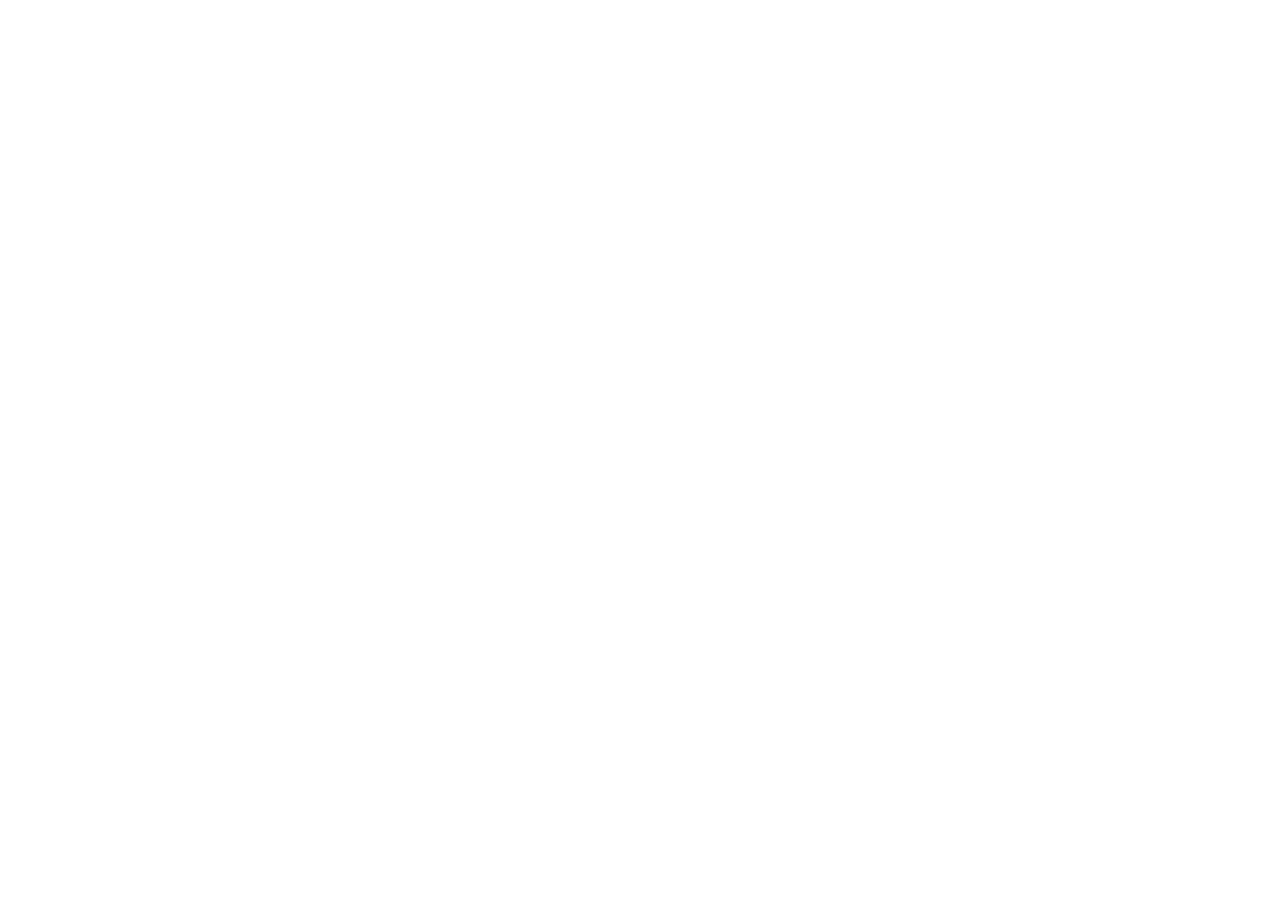
==== index.html @ 4fe82f96 "First structural commit" ====
<!DOCTYPE html>
<html lang="en">
<head>
    <meta charset="UTF-8">
    <meta name="viewport" content="width=device-width, initial-scale=1.0">
    <title>Anibal Fuentes-Palacios' Porfolio</title>
</head>
<body>
    
</body>
</html>
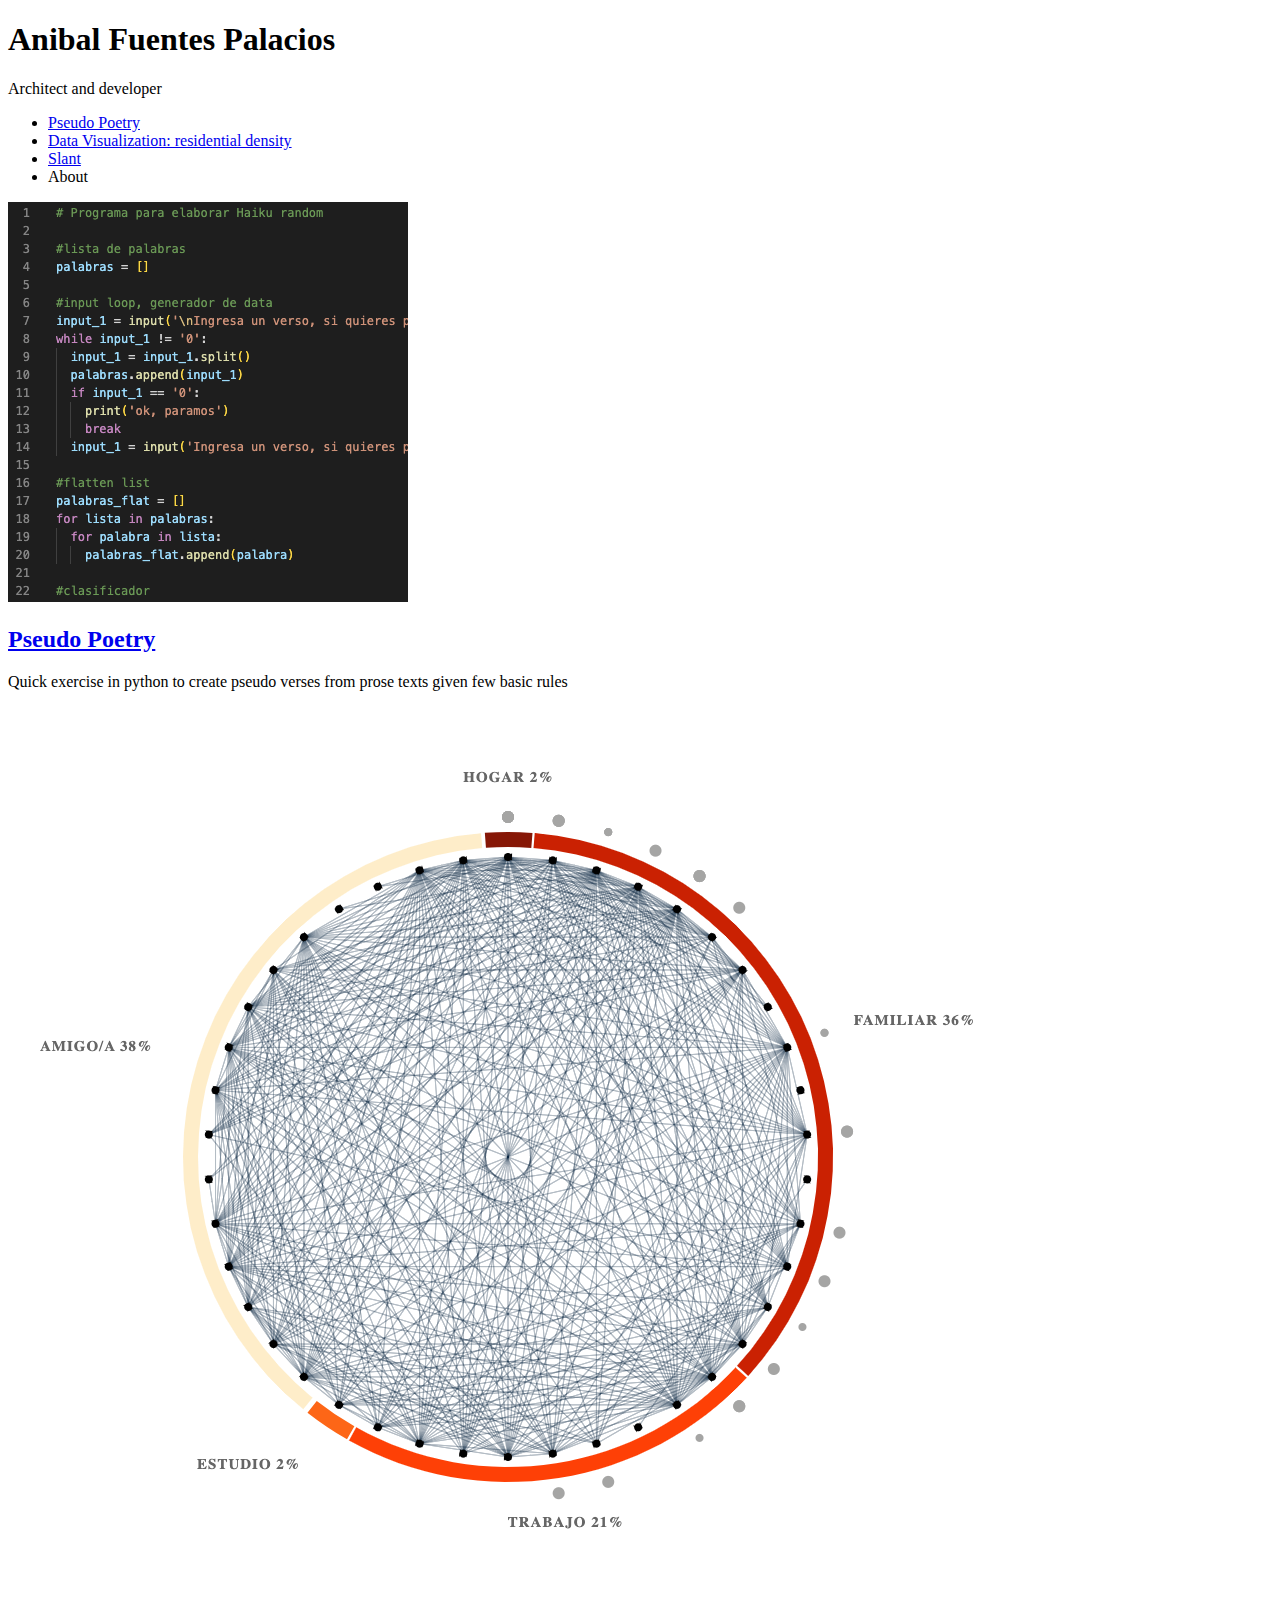
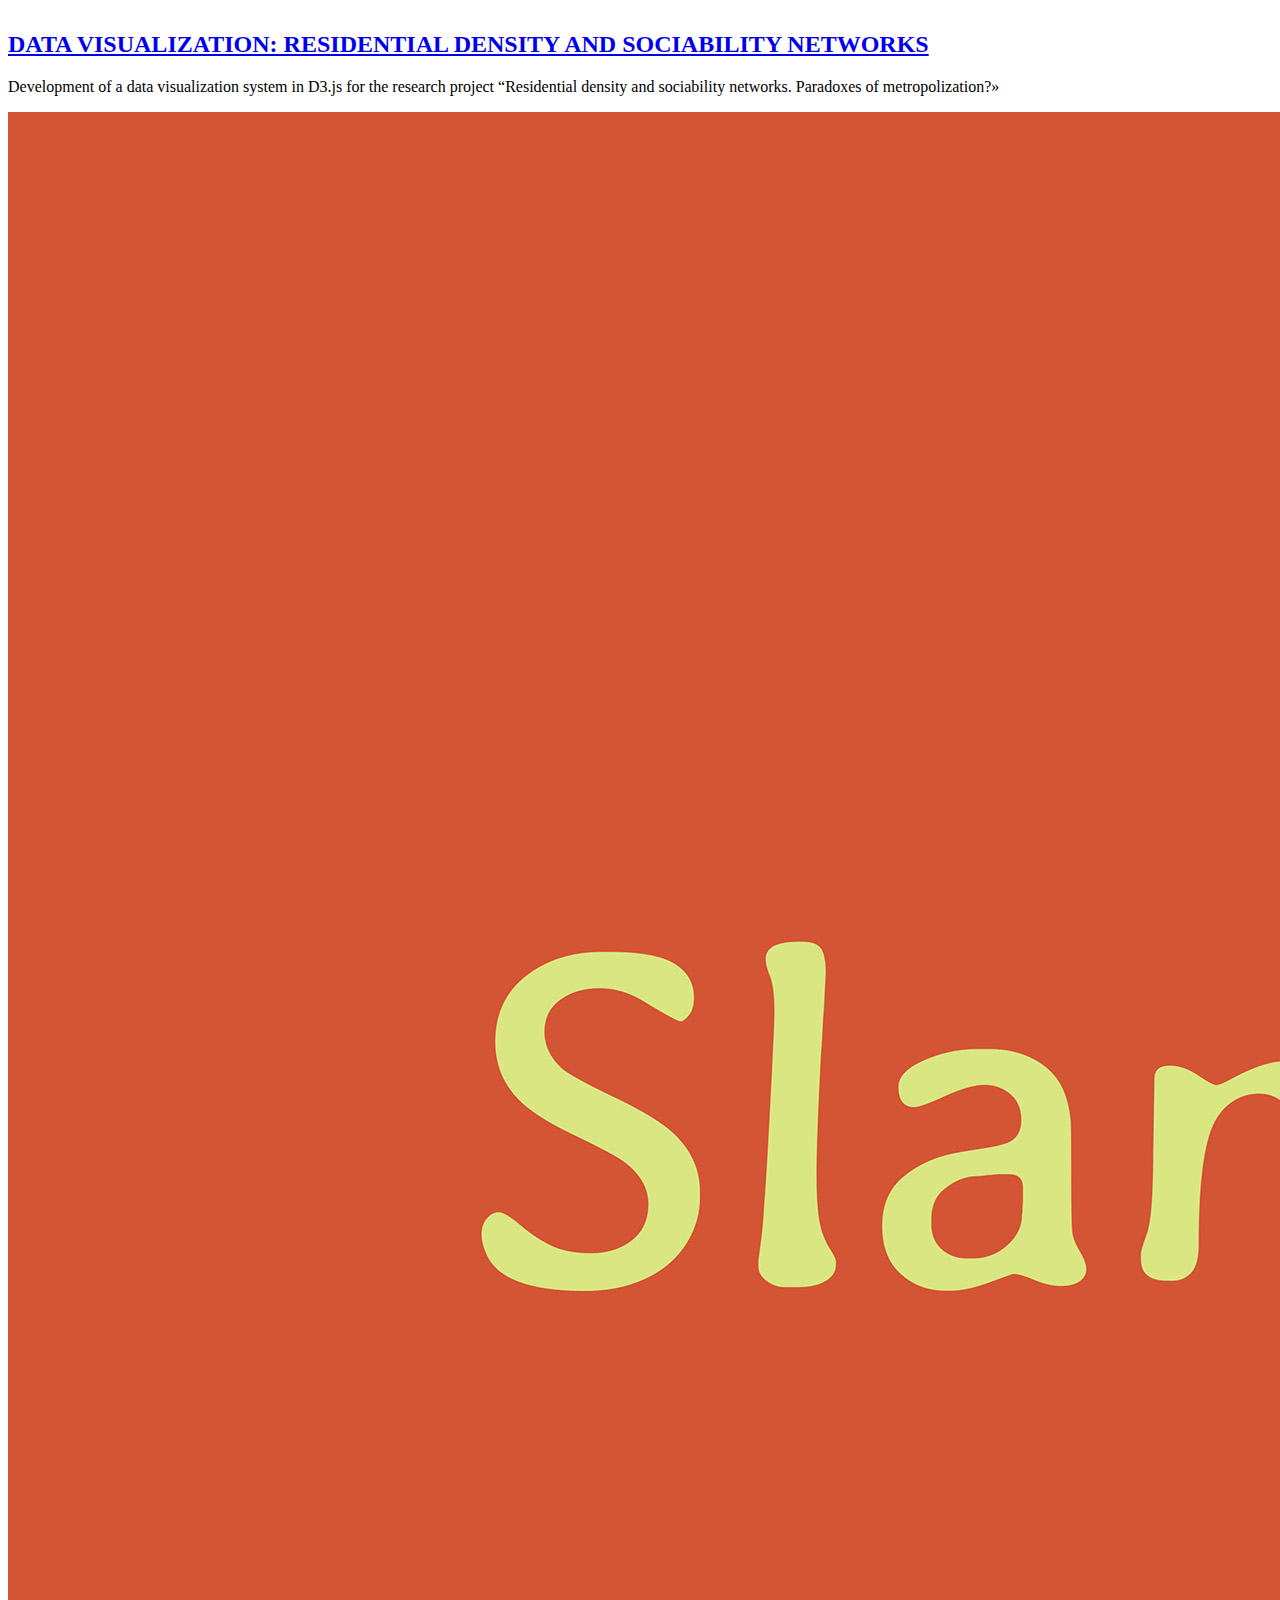
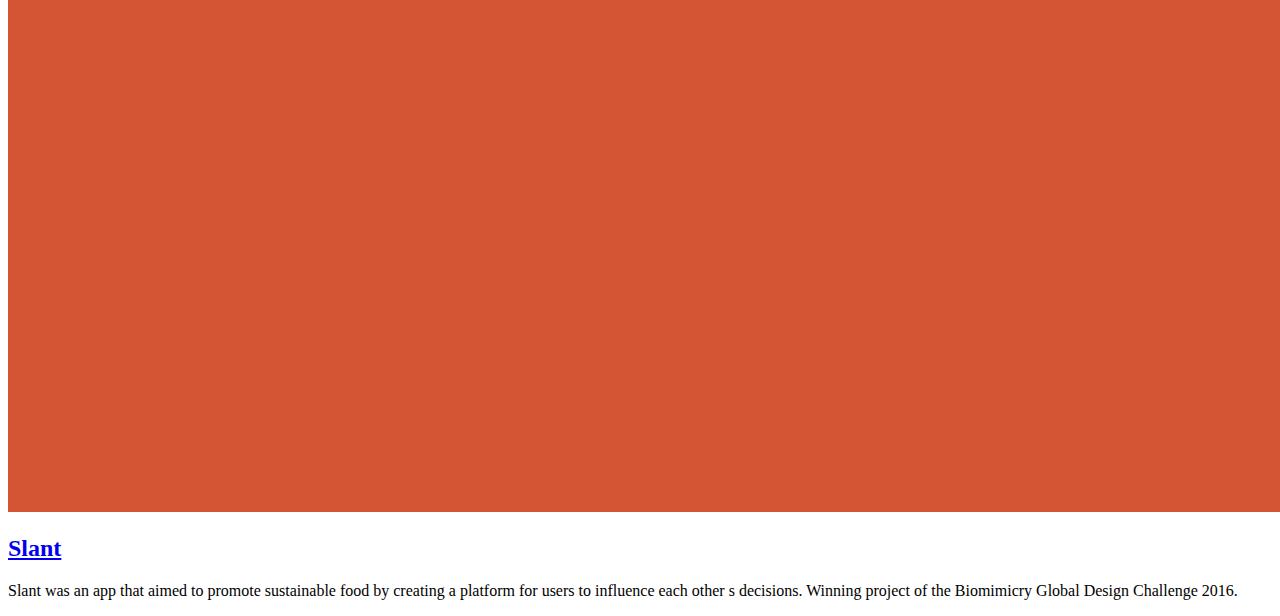
==== commit c0b3903b: "Basic project structure added" ====
--- a/index.html
+++ b/index.html
@@ -1,11 +1,60 @@
 <!DOCTYPE html>
 <html lang="en">
-<head>
-    <meta charset="UTF-8">
-    <meta name="viewport" content="width=device-width, initial-scale=1.0">
-    <title>Anibal Fuentes-Palacios' Porfolio</title>
-</head>
-<body>
-    
-</body>
+    <head>
+        <meta charset="UTF-8">
+        <meta name="viewport" content="width=device-width, initial-scale=1.0">
+        <title>Anibal Fuentes-Palacios' Porfolio</title>
+        <link rel="stylesheet" href="style.css">
+        <script type="text/javascript" src="script.js"></script>
+    </head>
+    <body>
+        <header>
+            <h1>Anibal Fuentes Palacios</h1>
+            <p>Architect and developer</p>
+            <nav>
+                <ul>
+                    <li><a href="#">Pseudo Poetry</a></li>
+                    <li><a href="#">Data Visualization: residential density</a></li>
+                    <li><a href="#">Slant</a></li>
+                    <li class="about"><a href="#"></a>About</li>
+                </ul>
+            </nav>
+        </header>
+        <main>
+            <article id="article-1">                    
+                <img src="img/pseudopoetry/pseudo-avatar.png" alt="Screenshot of the programme codes">
+                <a href="#">
+                    <h2>Pseudo Poetry</h2>
+                </a>
+                <p class="description">Quick exercise in python to create pseudo verses from prose texts given few basic rules</p>
+            </article>
+            <article id="article-2">
+                <img src="img/ieut/10149_dosGRAFICO_1.png" alt="Residencial network example">
+                <a href="#">
+                    <h2>DATA VISUALIZATION: RESIDENTIAL DENSITY AND SOCIABILITY NETWORKS</h2>
+                </a>
+                <p class="description">Development of a data visualization system in D3.js for the research project “Residential density and sociability networks. Paradoxes of metropolization?»</p>
+            </article>
+            <article id="article-3">
+                <img src="img/slant/0303_maquette_logo.jpg" alt="Slant logo">
+                <a href="#">
+                    <h2>Slant</h2>
+                </a>
+                <p class="description">Slant was an app that aimed to promote sustainable food by creating a platform for users to influence each other s decisions. Winning project of the Biomimicry Global Design Challenge 2016.</p>
+
+            </article>
+            <article id="article-4">
+
+            </article>
+            <article id="article-5">
+
+            </article>
+            <article id="article-6">
+
+            </article>
+        </main>
+        <footer>
+
+        </footer>
+    </body>
 </html>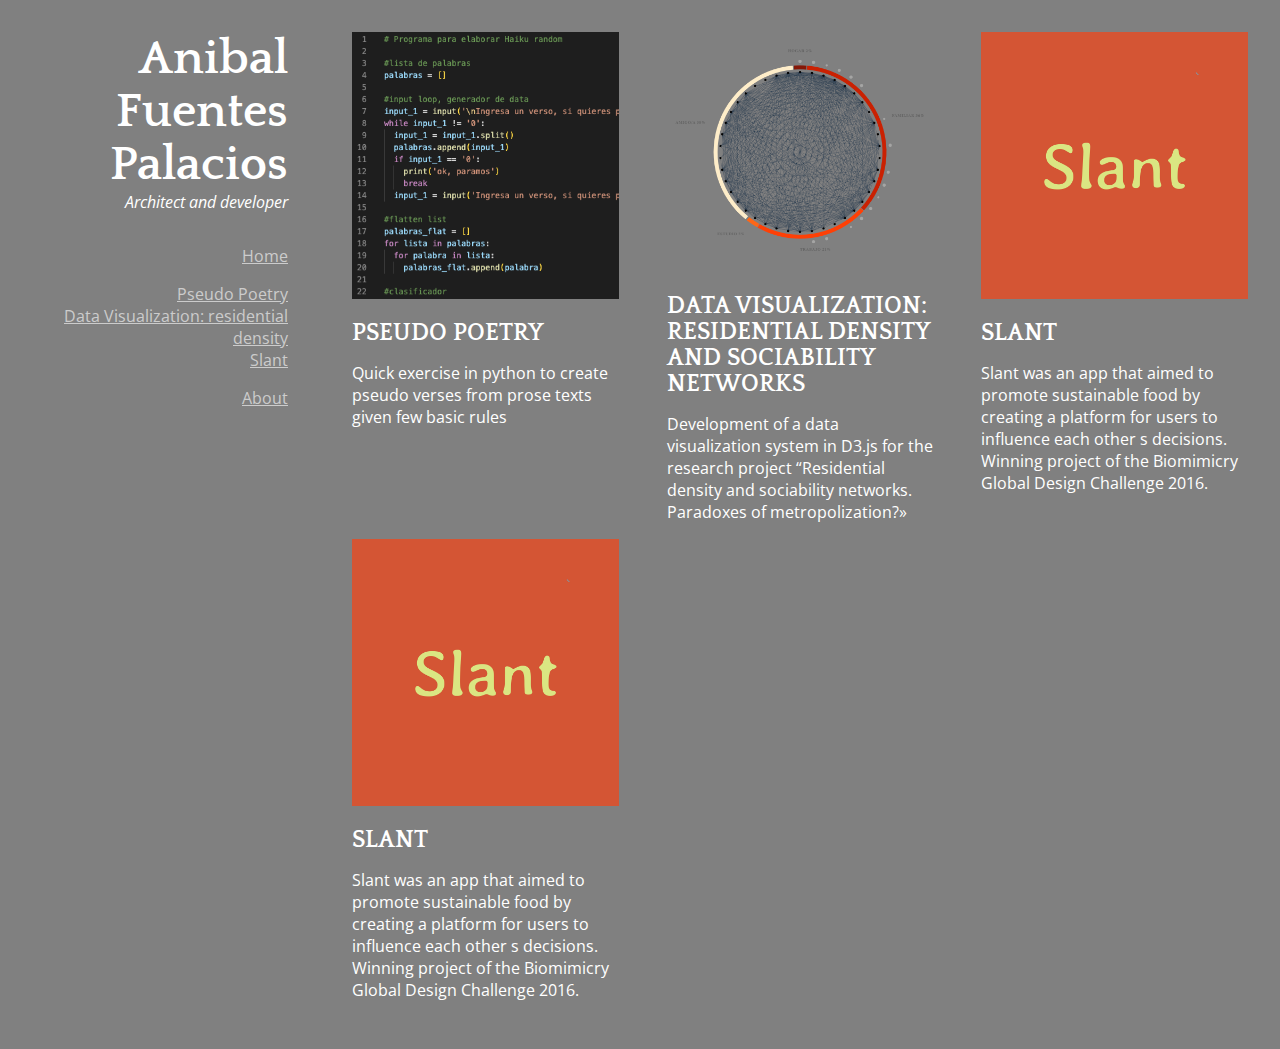
==== commit 5b46a51d: "First style commit" ====
--- a/index.html
+++ b/index.html
@@ -4,19 +4,20 @@
         <meta charset="UTF-8">
         <meta name="viewport" content="width=device-width, initial-scale=1.0">
         <title>Anibal Fuentes-Palacios' Porfolio</title>
-        <link rel="stylesheet" href="style.css">
+        <link rel="stylesheet" href="./styles.css">
         <script type="text/javascript" src="script.js"></script>
     </head>
     <body>
         <header>
             <h1>Anibal Fuentes Palacios</h1>
-            <p>Architect and developer</p>
+            <p class="bajada">Architect and developer</p>
             <nav>
                 <ul>
+                    <li class="home"><a href="#">Home</a></li>
                     <li><a href="#">Pseudo Poetry</a></li>
                     <li><a href="#">Data Visualization: residential density</a></li>
                     <li><a href="#">Slant</a></li>
-                    <li class="about"><a href="#"></a>About</li>
+                    <li class="about"><a href="./about.html">About</a></li>
                 </ul>
             </nav>
         </header>
@@ -44,6 +45,11 @@
 
             </article>
             <article id="article-4">
+                <img src="img/slant/0303_maquette_logo.jpg" alt="Slant logo">
+                <a href="#">
+                    <h2>Slant</h2>
+                </a>
+                <p class="description">Slant was an app that aimed to promote sustainable food by creating a platform for users to influence each other s decisions. Winning project of the Biomimicry Global Design Challenge 2016.</p>
 
             </article>
             <article id="article-5">
--- a/styles.css
+++ b/styles.css
@@ -0,0 +1,101 @@
+
+@import url('https://fonts.googleapis.com/css2?family=Open+Sans:ital,wght@0,300;1,300&family=Quattrocento:wght@700&display=swap');
+
+
+*{
+    box-sizing: border-box;
+    margin: 0;
+    transition: color 0.5s ease;
+}
+
+body{
+    display: grid;
+    background-color: grey;
+    color: white;
+    grid-template-columns: repeat(4, 1fr);
+    column-gap: 4rem;
+    padding: 2rem;
+    font-family: 'Open Sans', sans-serif;
+}
+
+a{
+    color: #ffff00;
+}
+
+header{
+    grid-area: 1 / 1 / 2 / 2;
+    text-align: right;
+}
+
+main {
+    grid-area: 1 / 2 / 2 / 5;
+    display: inline-grid;
+    grid-template-columns: repeat(3, 1fr);
+    column-gap: 3rem;
+}
+
+main article{
+    width: 100%;
+    margin-bottom: 1rem;
+}
+
+h1, h2{
+    font-family: 'Quattrocento', serif;
+}
+
+h1{
+    font-size: 3rem;
+}
+
+
+main h2{
+    text-transform: uppercase;
+    text-decoration: none;
+    color: white;
+    margin: 1rem 0;
+
+}
+
+main a{
+    text-decoration: none;
+}
+
+main h2:hover{
+    color: #ffff00;
+}
+
+.bajada{
+    font-style: italic;
+}
+nav{
+    padding: 2rem 0;
+}
+
+nav a{
+    color: #ccc;
+    transition: color 0.5s ease;
+}
+
+nav a:hover{
+    color: #ffff00;
+}
+
+nav ul{
+    padding: 0 0 0 1rem;
+}
+
+nav li{
+    list-style: none;
+}
+
+nav .about{
+    margin-top: 1rem;
+}
+
+nav .home{
+    margin-bottom: 1rem;
+}
+
+article img{
+    max-width: 100%;
+}
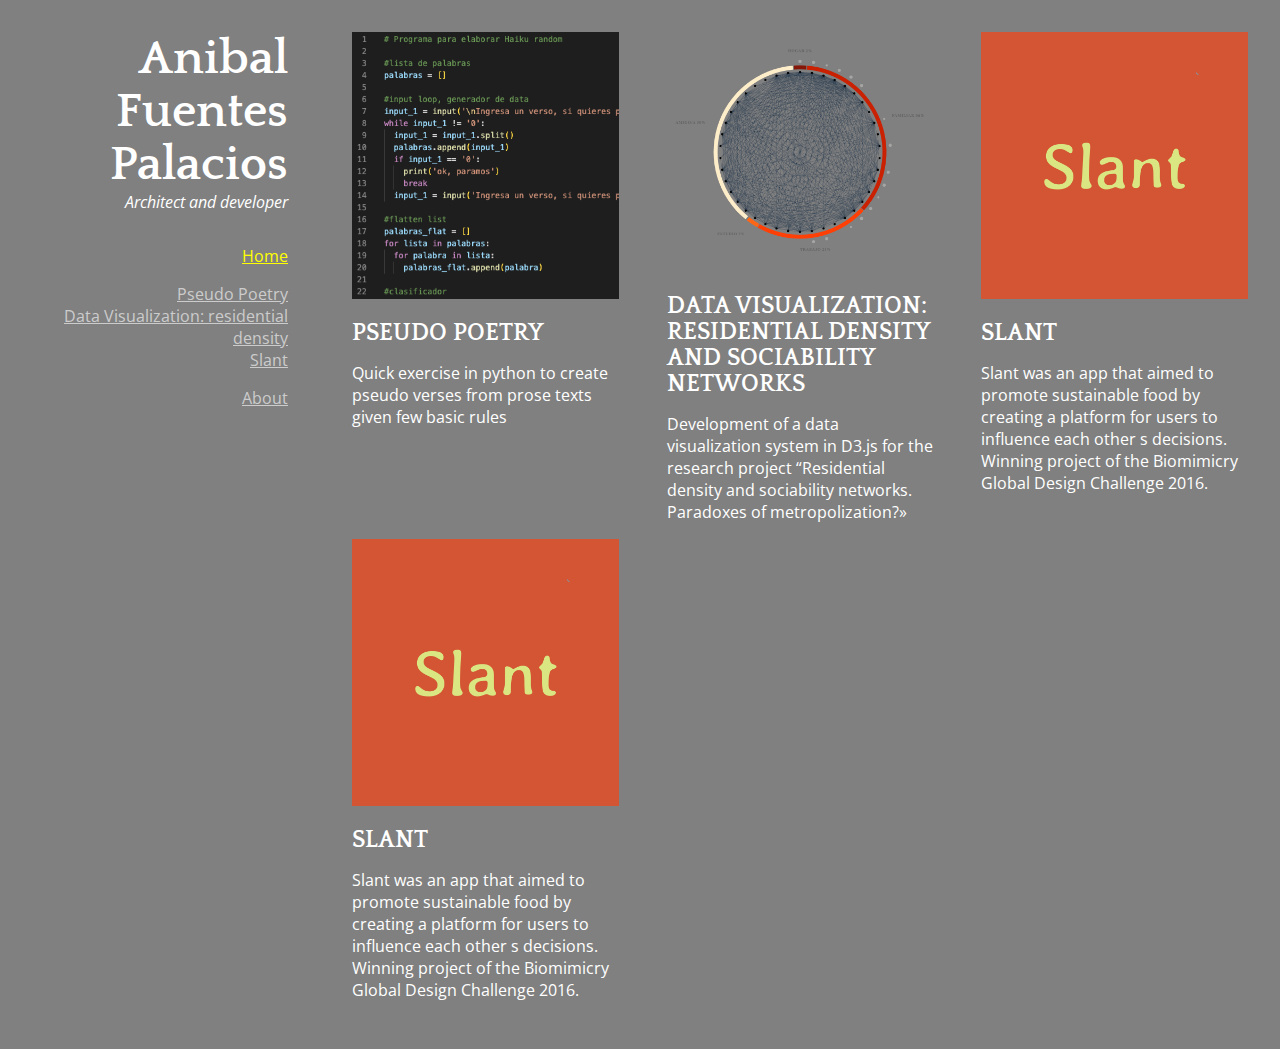
==== commit e5bd10c0: "First js script" ====
--- a/index.html
+++ b/index.html
@@ -3,16 +3,17 @@
     <head>
         <meta charset="UTF-8">
         <meta name="viewport" content="width=device-width, initial-scale=1.0">
+        <script src="./scripto.js" defer></script>
         <title>Anibal Fuentes-Palacios' Porfolio</title>
         <link rel="stylesheet" href="./styles.css">
-        <script type="text/javascript" src="script.js"></script>
+        
     </head>
-    <body>
+    <body  id="home">
         <header>
             <h1>Anibal Fuentes Palacios</h1>
             <p class="bajada">Architect and developer</p>
             <nav>
-                <ul>
+                <ul id="menu">
                     <li class="home"><a href="#">Home</a></li>
                     <li><a href="#">Pseudo Poetry</a></li>
                     <li><a href="#">Data Visualization: residential density</a></li>
@@ -62,5 +63,7 @@
         <footer>
 
         </footer>
+                <!--script src="./scripto.js" defer></script-->
+
     </body>
 </html>--- a/styles.css
+++ b/styles.css
@@ -32,6 +32,23 @@
     display: inline-grid;
     grid-template-columns: repeat(3, 1fr);
     column-gap: 3rem;
+}
+
+#about main article{
+    grid-area: 1 / 1 / 2 / 3;
+}
+
+#about main figure{
+    grid-area: 1 / 3 / 2 / 4;
+    max-width: 100%;
+}
+
+#about main figure img{
+    max-width: 100%;
+}
+
+main h3{
+    margin: 2rem 0;
 }
 
 main article{
